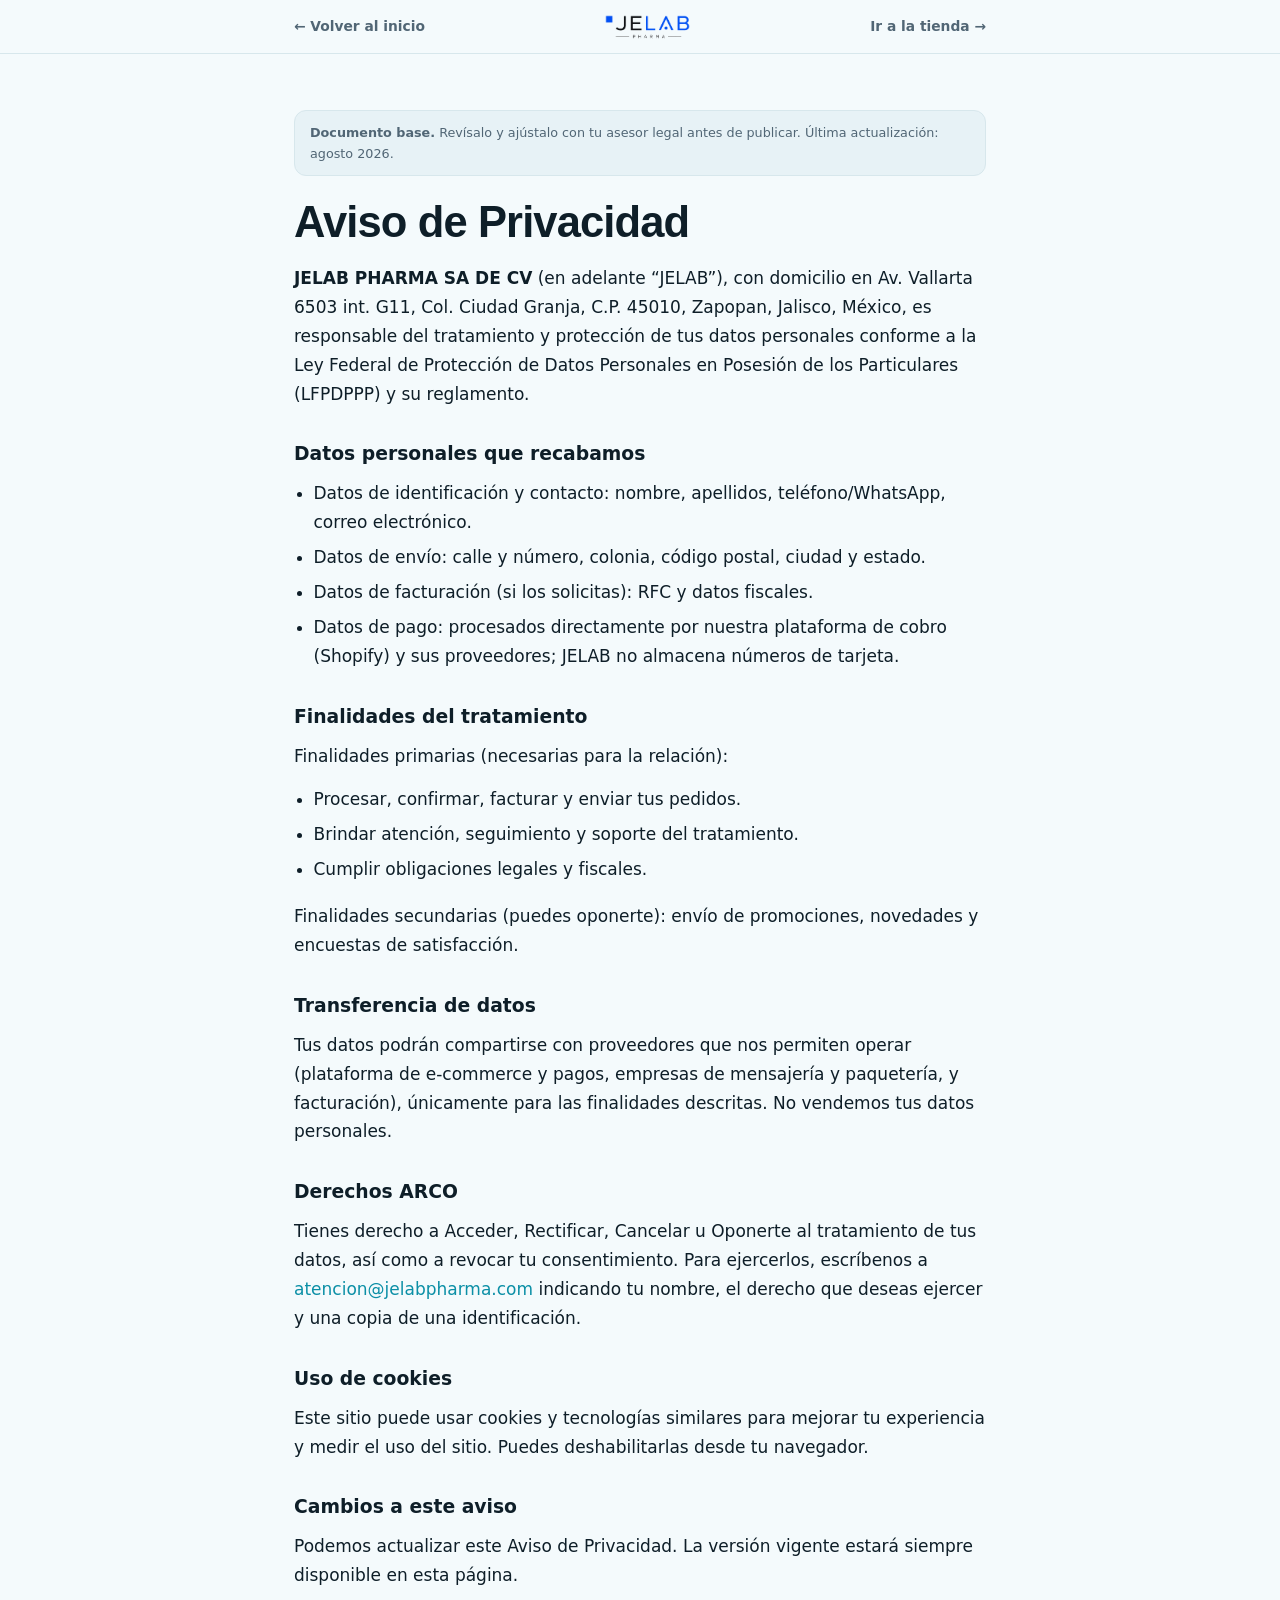
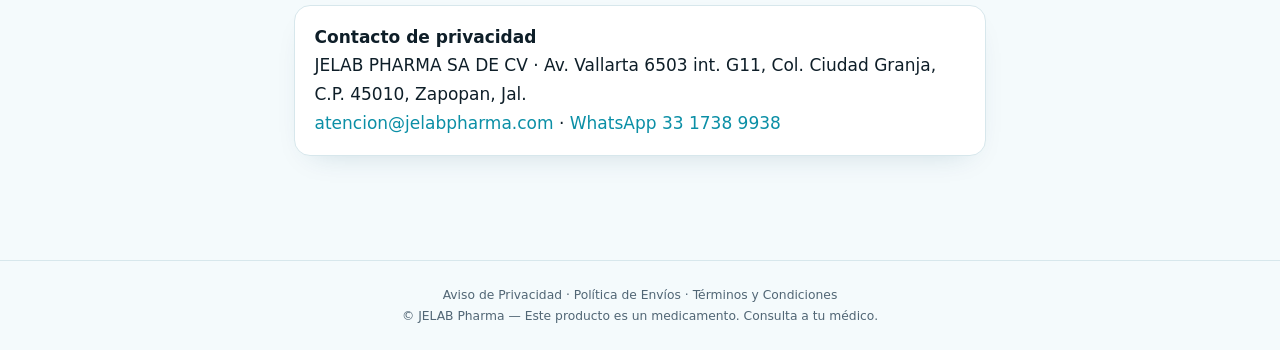
==== aviso-privacidad.html @ 3c86165c "Agrega ES/EN, paginas legales, testimonios y ajustes de tienda - Traduccion Espanol/Ingles con boton" ====
<!doctype html>
<html lang="es">
<head>
<meta charset="utf-8">
<meta name="viewport" content="width=device-width, initial-scale=1">
<meta name="theme-color" content="#F4FAFC">
<title>Aviso de Privacidad — JELAB Pharma</title>
<meta name="description" content="Aviso de privacidad de JELAB Pharma SA de CV.">
<link rel="icon" href="favicon.png">
<link rel="stylesheet" href="legal.css">
</head>
<body>
<header class="site">
  <div class="wrap nav">
    <a class="back" href="index.html">← Volver al inicio</a>
    <a href="index.html" aria-label="JELAB Pharma"><img class="brand-logo" src="assets/logo-jelab.png" alt="JELAB Pharma"></a>
    <a class="back" href="tienda.html">Ir a la tienda →</a>
  </div>
</header>

<main class="wrap prose">
  <p class="updated"><b>Documento base.</b> Revísalo y ajústalo con tu asesor legal antes de publicar. Última actualización: agosto 2026.</p>

  <h1>Aviso de Privacidad</h1>

  <p><b>JELAB PHARMA SA DE CV</b> (en adelante “JELAB”), con domicilio en Av. Vallarta 6503 int. G11, Col. Ciudad Granja, C.P. 45010, Zapopan, Jalisco, México, es responsable del tratamiento y protección de tus datos personales conforme a la Ley Federal de Protección de Datos Personales en Posesión de los Particulares (LFPDPPP) y su reglamento.</p>

  <h2>Datos personales que recabamos</h2>
  <ul>
    <li>Datos de identificación y contacto: nombre, apellidos, teléfono/WhatsApp, correo electrónico.</li>
    <li>Datos de envío: calle y número, colonia, código postal, ciudad y estado.</li>
    <li>Datos de facturación (si los solicitas): RFC y datos fiscales.</li>
    <li>Datos de pago: procesados directamente por nuestra plataforma de cobro (Shopify) y sus proveedores; JELAB no almacena números de tarjeta.</li>
  </ul>

  <h2>Finalidades del tratamiento</h2>
  <p>Finalidades primarias (necesarias para la relación):</p>
  <ul>
    <li>Procesar, confirmar, facturar y enviar tus pedidos.</li>
    <li>Brindar atención, seguimiento y soporte del tratamiento.</li>
    <li>Cumplir obligaciones legales y fiscales.</li>
  </ul>
  <p>Finalidades secundarias (puedes oponerte): envío de promociones, novedades y encuestas de satisfacción.</p>

  <h2>Transferencia de datos</h2>
  <p>Tus datos podrán compartirse con proveedores que nos permiten operar (plataforma de e-commerce y pagos, empresas de mensajería y paquetería, y facturación), únicamente para las finalidades descritas. No vendemos tus datos personales.</p>

  <h2>Derechos ARCO</h2>
  <p>Tienes derecho a Acceder, Rectificar, Cancelar u Oponerte al tratamiento de tus datos, así como a revocar tu consentimiento. Para ejercerlos, escríbenos a <a href="mailto:atencion@jelabpharma.com">atencion@jelabpharma.com</a> indicando tu nombre, el derecho que deseas ejercer y una copia de una identificación.</p>

  <h2>Uso de cookies</h2>
  <p>Este sitio puede usar cookies y tecnologías similares para mejorar tu experiencia y medir el uso del sitio. Puedes deshabilitarlas desde tu navegador.</p>

  <h2>Cambios a este aviso</h2>
  <p>Podemos actualizar este Aviso de Privacidad. La versión vigente estará siempre disponible en esta página.</p>

  <div class="card">
    <b>Contacto de privacidad</b><br>
    JELAB PHARMA SA DE CV · Av. Vallarta 6503 int. G11, Col. Ciudad Granja, C.P. 45010, Zapopan, Jal.<br>
    <a href="mailto:atencion@jelabpharma.com">atencion@jelabpharma.com</a> · <a href="https://wa.me/523317389938" target="_blank" rel="noopener">WhatsApp 33 1738 9938</a>
  </div>
</main>

<footer class="site">
  <div class="wrap">
    <a href="aviso-privacidad.html">Aviso de Privacidad</a> · <a href="politica-envios.html">Política de Envíos</a> · <a href="terminos.html">Términos y Condiciones</a><br>
    © JELAB Pharma — Este producto es un medicamento. Consulta a tu médico.
  </div>
</footer>
</body>
</html>
---- legal.css ----
/* Estilo compartido para páginas legales — mismo tema aqua del sitio */
:root{
  color-scheme: light;
  --bg:#F4FAFC; --bg-2:#E7F2F6; --surface:#FFFFFF;
  --ink:#0E1E28; --ink-2:#516675; --violet:#0B8FA6; --magenta:#1C74D6;
  --line:#D7E7EC; --line-2:#E9F2F5;
  --shadow-sm:0 12px 30px -18px rgba(10,70,95,.22);
  --display:"Arial Black","Arial Bold",Arial,system-ui,sans-serif;
  --sans:system-ui,-apple-system,"Segoe UI",Roboto,Helvetica,Arial,sans-serif;
  --edge:clamp(20px,5vw,64px); --maxw:820px;
}
*{box-sizing:border-box}
html{scroll-behavior:smooth;font-size:93.75%}
body{margin:0;background:var(--bg);color:var(--ink);font-family:var(--sans);font-size:17px;line-height:1.7;
  -webkit-font-smoothing:antialiased}
a{color:var(--violet);text-decoration:none}
a:hover{text-decoration:underline}
img{max-width:100%;display:block}
.wrap{max-width:var(--maxw);margin:0 auto;padding-inline:var(--edge)}

header.site{position:sticky;top:0;z-index:20;background:color-mix(in srgb,var(--bg) 88%,transparent);
  backdrop-filter:saturate(1.2) blur(10px);border-bottom:1px solid var(--line)}
.nav{display:flex;align-items:center;justify-content:space-between;gap:1rem;padding-block:.7rem}
.nav .back{font-weight:600;color:var(--ink-2);font-size:.92rem}
.nav .back:hover{color:var(--violet);text-decoration:none}
.brand-logo{height:32px;width:auto;display:block}

.prose{padding-block:clamp(28px,5vw,56px)}
.prose .updated{font-size:.85rem;color:var(--ink-2);background:var(--bg-2);border:1px solid var(--line);
  border-radius:12px;padding:.7rem 1rem;margin-bottom:1.6rem}
.prose h1{font-family:var(--display);font-weight:900;font-size:clamp(2rem,5vw,2.9rem);letter-spacing:-.02em;
  line-height:1.05;margin:0 0 1.2rem}
.prose h2{font-family:var(--sans);font-weight:900;font-size:1.25rem;margin:2rem 0 .6rem;color:var(--ink)}
.prose p{margin:0 0 1rem;color:var(--ink)}
.prose ul{margin:0 0 1.2rem;padding-left:1.3rem;display:flex;flex-direction:column;gap:.4rem}
.prose li{color:var(--ink)}
.prose .muted{color:var(--ink-2);font-size:.95rem}
.prose .card{background:var(--surface);border:1px solid var(--line);border-radius:16px;padding:1.1rem 1.3rem;
  box-shadow:var(--shadow-sm);margin:0 0 1.2rem}

footer.site{border-top:1px solid var(--line);padding-block:1.6rem;color:var(--ink-2);font-size:.82rem;
  text-align:center;margin-top:2rem}
footer.site a{color:var(--ink-2)}
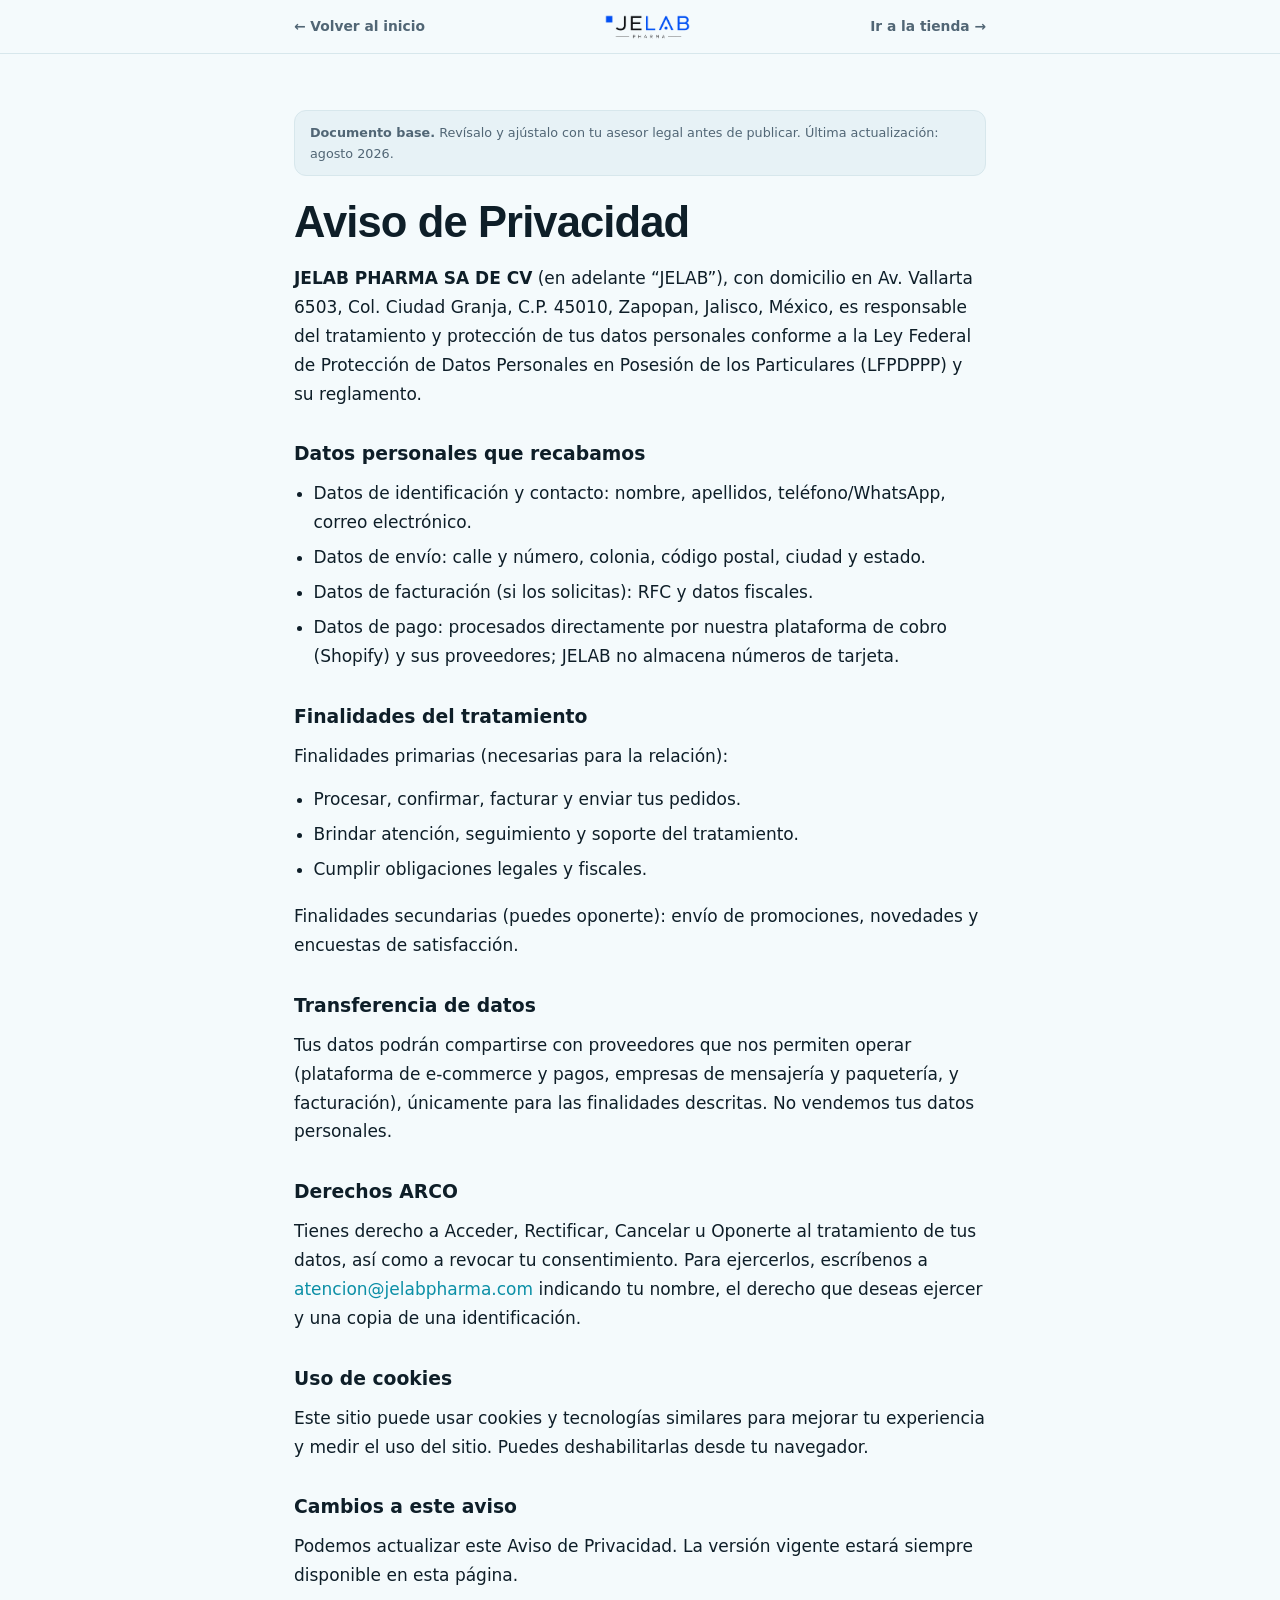
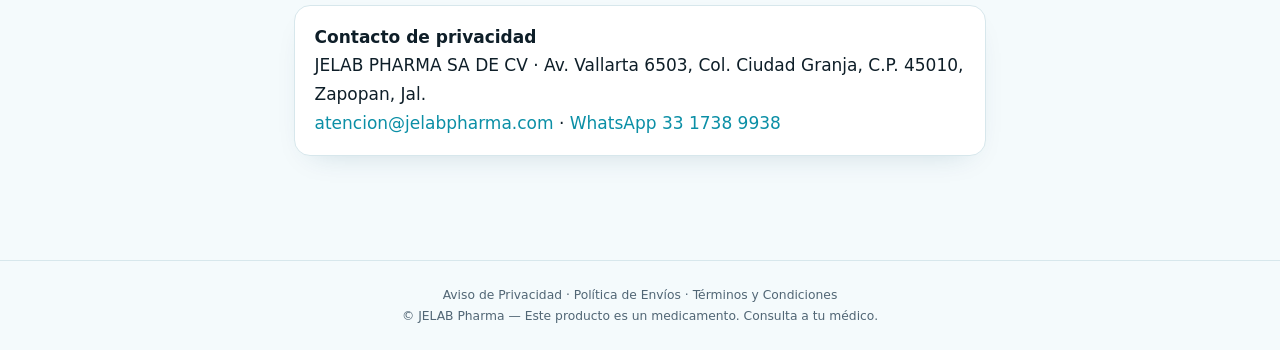
==== commit 1bd59107: "Quita "int. G11" de la direccion en todas las paginas Actualiza el domicilio a "Av. Vallarta 6503, C" ====
--- a/aviso-privacidad.html
+++ b/aviso-privacidad.html
@@ -23,7 +23,7 @@
 
   <h1>Aviso de Privacidad</h1>
 
-  <p><b>JELAB PHARMA SA DE CV</b> (en adelante “JELAB”), con domicilio en Av. Vallarta 6503 int. G11, Col. Ciudad Granja, C.P. 45010, Zapopan, Jalisco, México, es responsable del tratamiento y protección de tus datos personales conforme a la Ley Federal de Protección de Datos Personales en Posesión de los Particulares (LFPDPPP) y su reglamento.</p>
+  <p><b>JELAB PHARMA SA DE CV</b> (en adelante “JELAB”), con domicilio en Av. Vallarta 6503, Col. Ciudad Granja, C.P. 45010, Zapopan, Jalisco, México, es responsable del tratamiento y protección de tus datos personales conforme a la Ley Federal de Protección de Datos Personales en Posesión de los Particulares (LFPDPPP) y su reglamento.</p>
 
   <h2>Datos personales que recabamos</h2>
   <ul>
@@ -56,7 +56,7 @@
 
   <div class="card">
     <b>Contacto de privacidad</b><br>
-    JELAB PHARMA SA DE CV · Av. Vallarta 6503 int. G11, Col. Ciudad Granja, C.P. 45010, Zapopan, Jal.<br>
+    JELAB PHARMA SA DE CV · Av. Vallarta 6503, Col. Ciudad Granja, C.P. 45010, Zapopan, Jal.<br>
     <a href="mailto:atencion@jelabpharma.com">atencion@jelabpharma.com</a> · <a href="https://wa.me/523317389938" target="_blank" rel="noopener">WhatsApp 33 1738 9938</a>
   </div>
 </main>
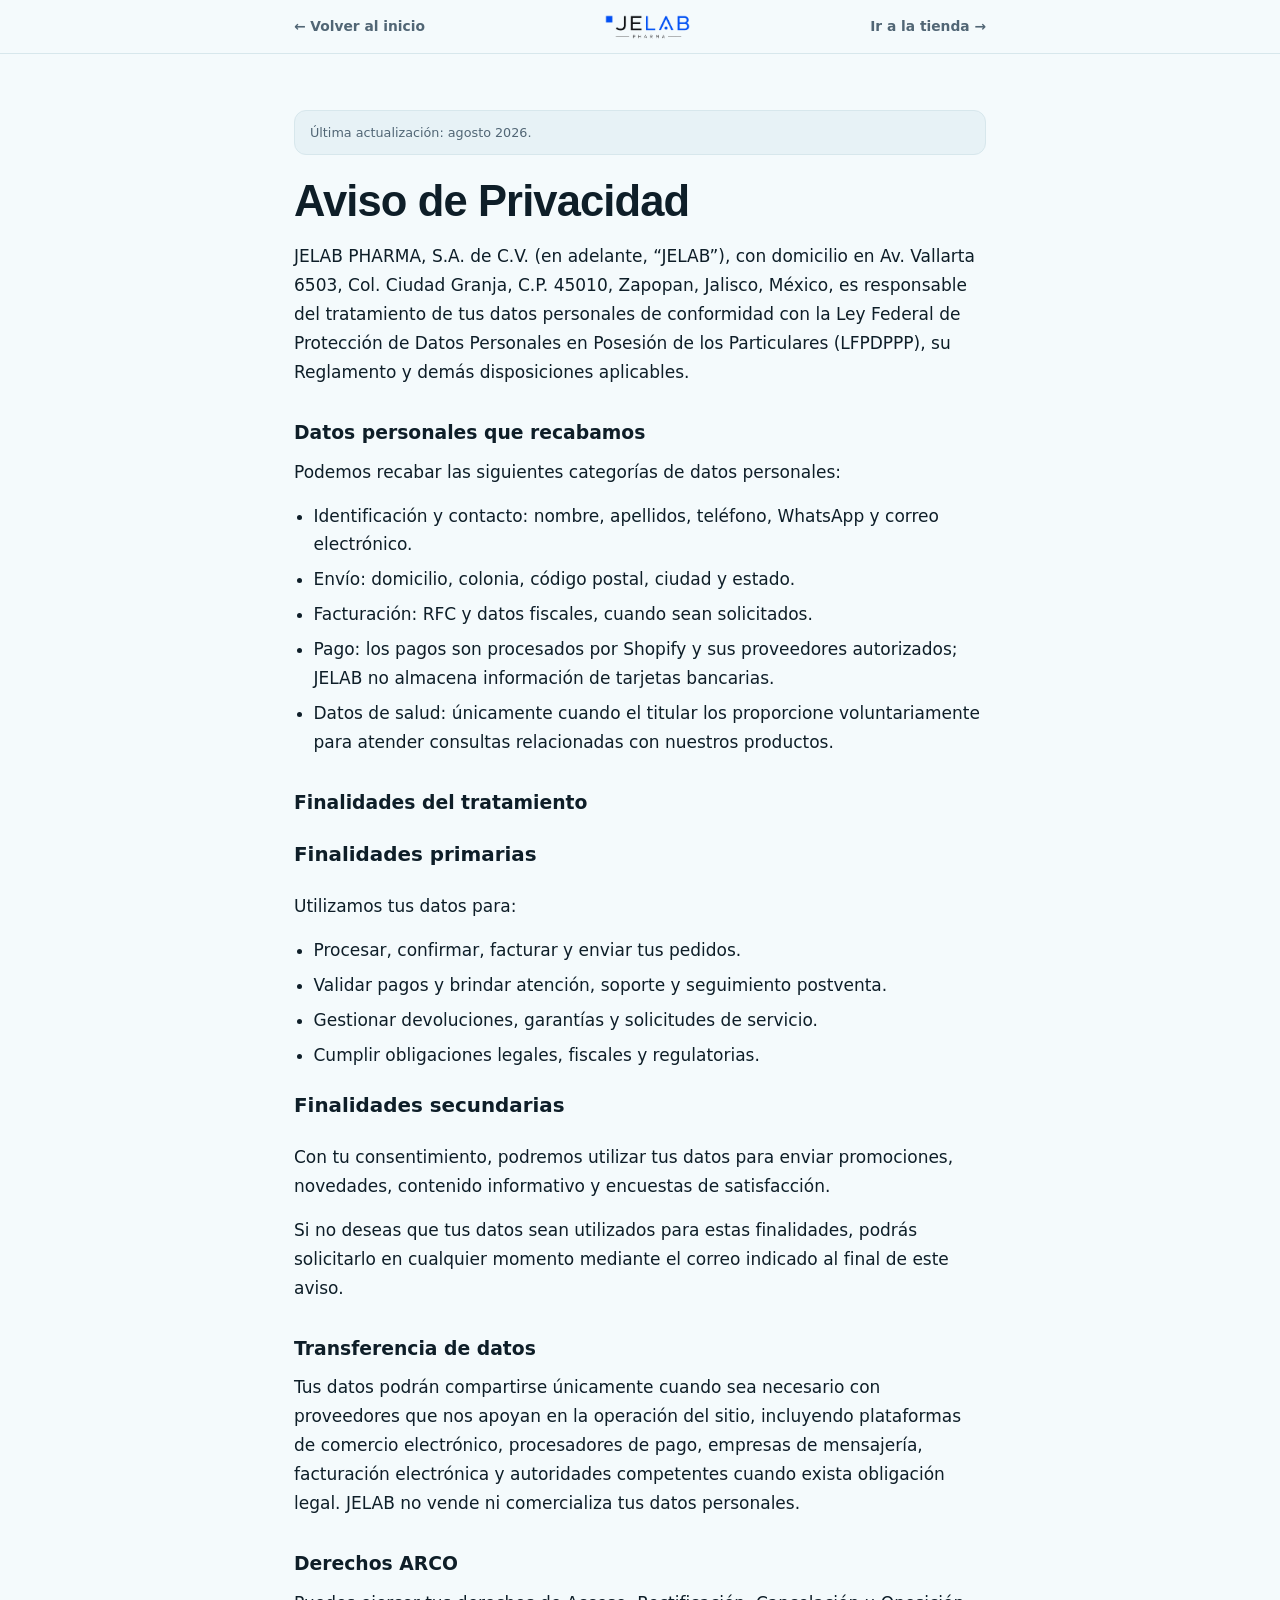
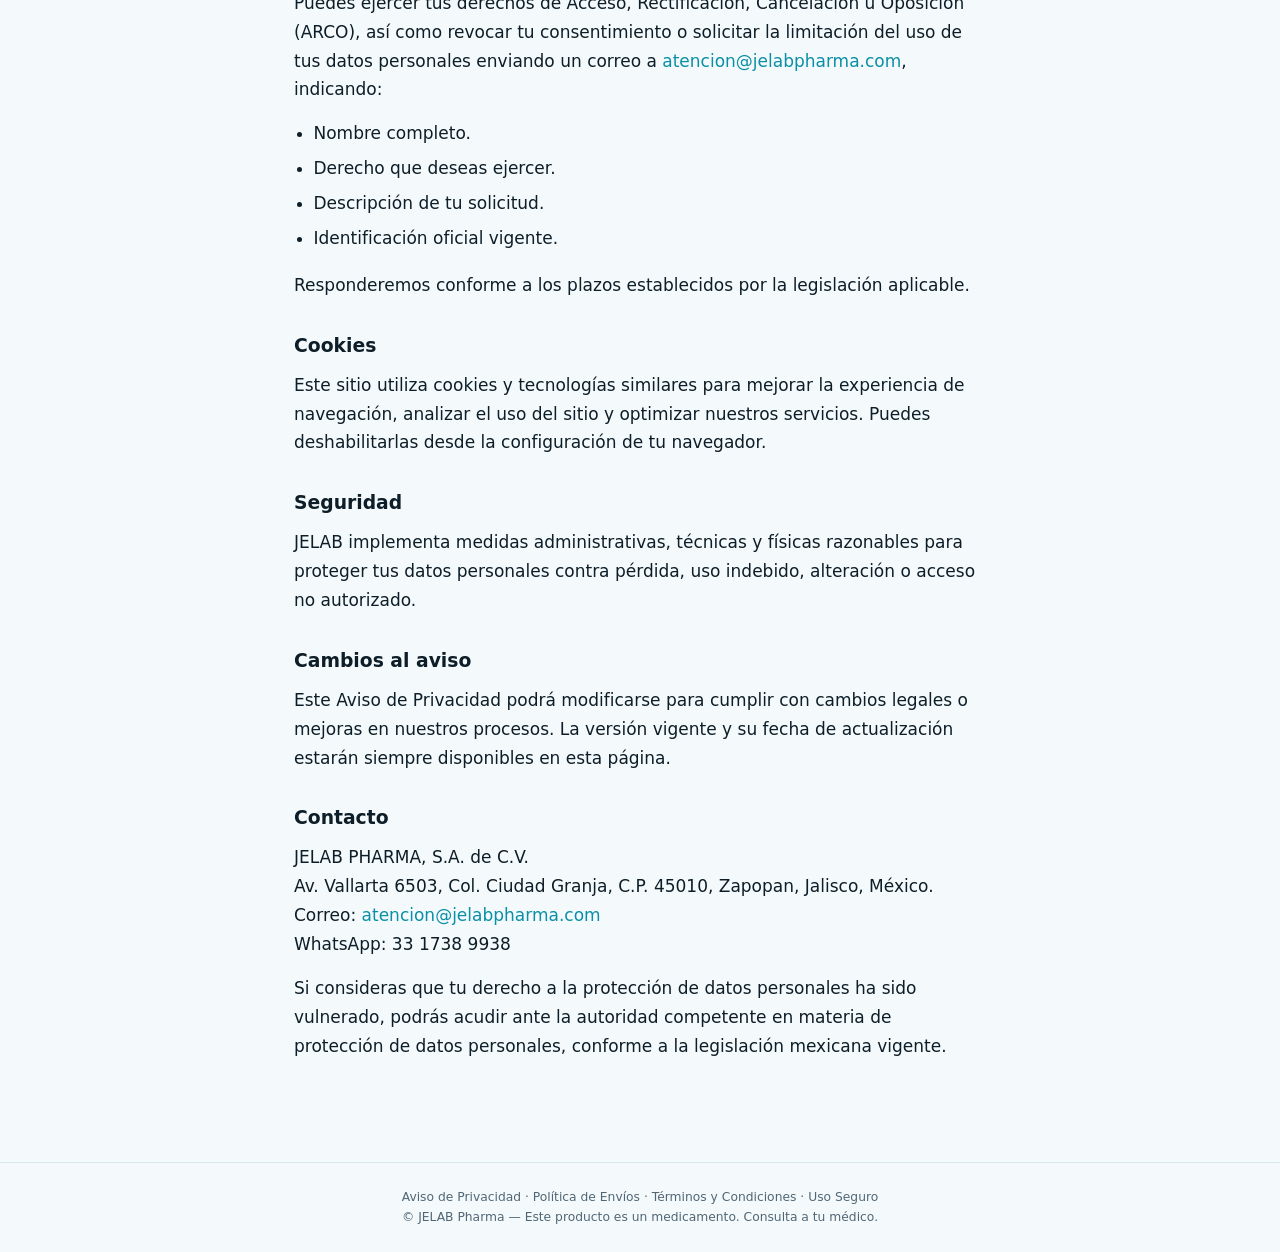
==== commit 5d57a42d: "Actualiza paginas legales con los textos oficiales + pagina Uso Seguro - Sustituye Aviso de Privacid" ====
--- a/aviso-privacidad.html
+++ b/aviso-privacidad.html
@@ -5,7 +5,7 @@
 <meta name="viewport" content="width=device-width, initial-scale=1">
 <meta name="theme-color" content="#F4FAFC">
 <title>Aviso de Privacidad — JELAB Pharma</title>
-<meta name="description" content="Aviso de privacidad de JELAB Pharma SA de CV.">
+<meta name="description" content="Aviso de privacidad de JELAB PHARMA S.A. de C.V.">
 <link rel="icon" href="favicon.png">
 <link rel="stylesheet" href="legal.css">
 </head>
@@ -19,51 +19,85 @@
 </header>
 
 <main class="wrap prose">
-  <p class="updated"><b>Documento base.</b> Revísalo y ajústalo con tu asesor legal antes de publicar. Última actualización: agosto 2026.</p>
+  <p class="updated">Última actualización: agosto 2026.</p>
 
   <h1>Aviso de Privacidad</h1>
 
-  <p><b>JELAB PHARMA SA DE CV</b> (en adelante “JELAB”), con domicilio en Av. Vallarta 6503, Col. Ciudad Granja, C.P. 45010, Zapopan, Jalisco, México, es responsable del tratamiento y protección de tus datos personales conforme a la Ley Federal de Protección de Datos Personales en Posesión de los Particulares (LFPDPPP) y su reglamento.</p>
+  <p>JELAB PHARMA, S.A. de C.V. (en adelante, “JELAB”), con domicilio en Av. Vallarta 6503, Col. Ciudad Granja, C.P. 45010, Zapopan, Jalisco, México, es responsable del tratamiento de tus datos personales de conformidad con la Ley Federal de Protección de Datos Personales en Posesión de los Particulares (LFPDPPP), su Reglamento y demás disposiciones aplicables.</p>
 
   <h2>Datos personales que recabamos</h2>
+
+  <p>Podemos recabar las siguientes categorías de datos personales:</p>
+
   <ul>
-    <li>Datos de identificación y contacto: nombre, apellidos, teléfono/WhatsApp, correo electrónico.</li>
-    <li>Datos de envío: calle y número, colonia, código postal, ciudad y estado.</li>
-    <li>Datos de facturación (si los solicitas): RFC y datos fiscales.</li>
-    <li>Datos de pago: procesados directamente por nuestra plataforma de cobro (Shopify) y sus proveedores; JELAB no almacena números de tarjeta.</li>
+    <li>Identificación y contacto: nombre, apellidos, teléfono, WhatsApp y correo electrónico.</li>
+    <li>Envío: domicilio, colonia, código postal, ciudad y estado.</li>
+    <li>Facturación: RFC y datos fiscales, cuando sean solicitados.</li>
+    <li>Pago: los pagos son procesados por Shopify y sus proveedores autorizados; JELAB no almacena información de tarjetas bancarias.</li>
+    <li>Datos de salud: únicamente cuando el titular los proporcione voluntariamente para atender consultas relacionadas con nuestros productos.</li>
   </ul>
 
   <h2>Finalidades del tratamiento</h2>
-  <p>Finalidades primarias (necesarias para la relación):</p>
+
+  <h3>Finalidades primarias</h3>
+
+  <p>Utilizamos tus datos para:</p>
+
   <ul>
     <li>Procesar, confirmar, facturar y enviar tus pedidos.</li>
-    <li>Brindar atención, seguimiento y soporte del tratamiento.</li>
-    <li>Cumplir obligaciones legales y fiscales.</li>
+    <li>Validar pagos y brindar atención, soporte y seguimiento postventa.</li>
+    <li>Gestionar devoluciones, garantías y solicitudes de servicio.</li>
+    <li>Cumplir obligaciones legales, fiscales y regulatorias.</li>
   </ul>
-  <p>Finalidades secundarias (puedes oponerte): envío de promociones, novedades y encuestas de satisfacción.</p>
+
+  <h3>Finalidades secundarias</h3>
+
+  <p>Con tu consentimiento, podremos utilizar tus datos para enviar promociones, novedades, contenido informativo y encuestas de satisfacción.</p>
+
+  <p>Si no deseas que tus datos sean utilizados para estas finalidades, podrás solicitarlo en cualquier momento mediante el correo indicado al final de este aviso.</p>
 
   <h2>Transferencia de datos</h2>
-  <p>Tus datos podrán compartirse con proveedores que nos permiten operar (plataforma de e-commerce y pagos, empresas de mensajería y paquetería, y facturación), únicamente para las finalidades descritas. No vendemos tus datos personales.</p>
+
+  <p>Tus datos podrán compartirse únicamente cuando sea necesario con proveedores que nos apoyan en la operación del sitio, incluyendo plataformas de comercio electrónico, procesadores de pago, empresas de mensajería, facturación electrónica y autoridades competentes cuando exista obligación legal. JELAB no vende ni comercializa tus datos personales.</p>
 
   <h2>Derechos ARCO</h2>
-  <p>Tienes derecho a Acceder, Rectificar, Cancelar u Oponerte al tratamiento de tus datos, así como a revocar tu consentimiento. Para ejercerlos, escríbenos a <a href="mailto:atencion@jelabpharma.com">atencion@jelabpharma.com</a> indicando tu nombre, el derecho que deseas ejercer y una copia de una identificación.</p>
 
-  <h2>Uso de cookies</h2>
-  <p>Este sitio puede usar cookies y tecnologías similares para mejorar tu experiencia y medir el uso del sitio. Puedes deshabilitarlas desde tu navegador.</p>
+  <p>Puedes ejercer tus derechos de Acceso, Rectificación, Cancelación u Oposición (ARCO), así como revocar tu consentimiento o solicitar la limitación del uso de tus datos personales enviando un correo a <a href="mailto:atencion@jelabpharma.com">atencion@jelabpharma.com</a>, indicando:</p>
 
-  <h2>Cambios a este aviso</h2>
-  <p>Podemos actualizar este Aviso de Privacidad. La versión vigente estará siempre disponible en esta página.</p>
+  <ul>
+    <li>Nombre completo.</li>
+    <li>Derecho que deseas ejercer.</li>
+    <li>Descripción de tu solicitud.</li>
+    <li>Identificación oficial vigente.</li>
+  </ul>
 
-  <div class="card">
-    <b>Contacto de privacidad</b><br>
-    JELAB PHARMA SA DE CV · Av. Vallarta 6503, Col. Ciudad Granja, C.P. 45010, Zapopan, Jal.<br>
-    <a href="mailto:atencion@jelabpharma.com">atencion@jelabpharma.com</a> · <a href="https://wa.me/523317389938" target="_blank" rel="noopener">WhatsApp 33 1738 9938</a>
-  </div>
+  <p>Responderemos conforme a los plazos establecidos por la legislación aplicable.</p>
+
+  <h2>Cookies</h2>
+
+  <p>Este sitio utiliza cookies y tecnologías similares para mejorar la experiencia de navegación, analizar el uso del sitio y optimizar nuestros servicios. Puedes deshabilitarlas desde la configuración de tu navegador.</p>
+
+  <h2>Seguridad</h2>
+
+  <p>JELAB implementa medidas administrativas, técnicas y físicas razonables para proteger tus datos personales contra pérdida, uso indebido, alteración o acceso no autorizado.</p>
+
+  <h2>Cambios al aviso</h2>
+
+  <p>Este Aviso de Privacidad podrá modificarse para cumplir con cambios legales o mejoras en nuestros procesos. La versión vigente y su fecha de actualización estarán siempre disponibles en esta página.</p>
+
+  <h2>Contacto</h2>
+
+  <p>JELAB PHARMA, S.A. de C.V.<br>
+  Av. Vallarta 6503, Col. Ciudad Granja, C.P. 45010, Zapopan, Jalisco, México.<br>
+  Correo: <a href="mailto:atencion@jelabpharma.com">atencion@jelabpharma.com</a><br>
+  WhatsApp: 33 1738 9938</p>
+
+  <p>Si consideras que tu derecho a la protección de datos personales ha sido vulnerado, podrás acudir ante la autoridad competente en materia de protección de datos personales, conforme a la legislación mexicana vigente.</p>
 </main>
 
 <footer class="site">
   <div class="wrap">
-    <a href="aviso-privacidad.html">Aviso de Privacidad</a> · <a href="politica-envios.html">Política de Envíos</a> · <a href="terminos.html">Términos y Condiciones</a><br>
+    <a href="aviso-privacidad.html">Aviso de Privacidad</a> · <a href="politica-envios.html">Política de Envíos</a> · <a href="terminos.html">Términos y Condiciones</a> · <a href="uso-seguro.html">Uso Seguro</a><br>
     © JELAB Pharma — Este producto es un medicamento. Consulta a tu médico.
   </div>
 </footer>
